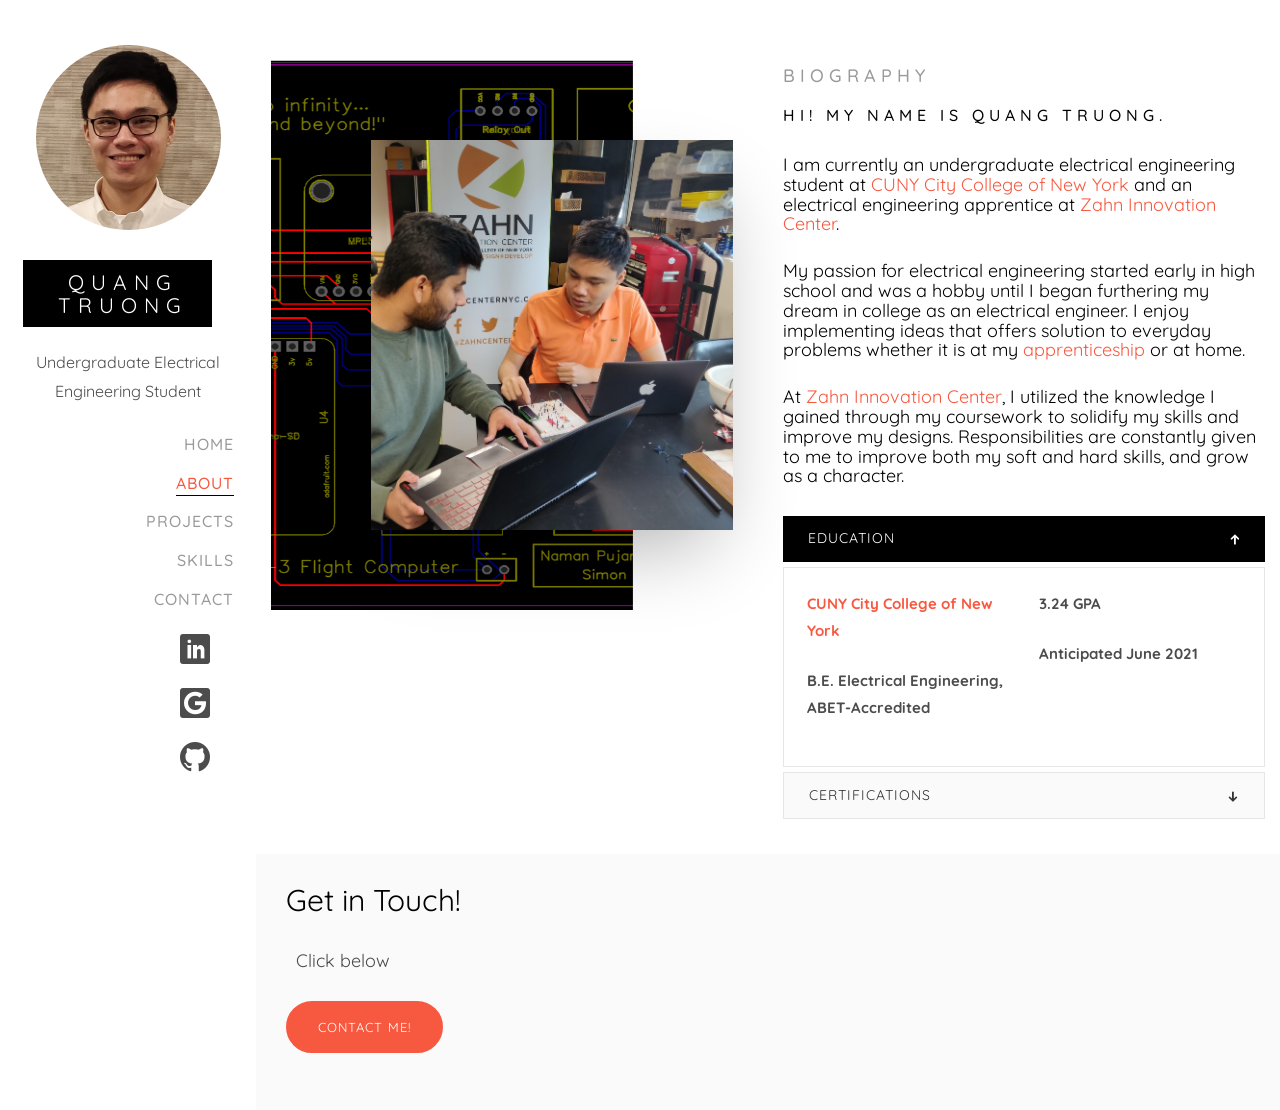
==== about.html @ ef24c69c "asd" ====
<!DOCTYPE HTML>
<html>
	<head>
	<meta charset="utf-8">
	<meta http-equiv="X-UA-Compatible" content="IE=edge">
	<title>Quang Truong</title>
	<meta name="viewport" content="width=device-width, initial-scale=1">
	<meta name="description" content="" />
	<meta name="keywords" content="" />
	<meta name="author" content="" />

  <!-- Facebook and Twitter integration -->
	<meta property="og:title" content=""/>
	<meta property="og:image" content=""/>
	<meta property="og:url" content=""/>
	<meta property="og:site_name" content=""/>
	<meta property="og:description" content=""/>
	<meta name="twitter:title" content="" />
	<meta name="twitter:image" content="" />
	<meta name="twitter:url" content="" />
	<meta name="twitter:card" content="" />

	<!-- Place favicon.ico and apple-touch-icon.png in the root directory -->
	<link rel="shortcut icon" href="/favicon/favicon.ico"">

	<link href="https://fonts.googleapis.com/css?family=Quicksand:300,400,500,700" rel="stylesheet">

	<!-- Animate.css -->
	<link rel="stylesheet" href="css/animate.css">
	<!-- Icomoon Icon Fonts-->
	<link rel="stylesheet" href="css/icomoon.css">
	<!-- Bootstrap  -->
	<link rel="stylesheet" href="css/bootstrap.css">
	<!-- Flexslider  -->
	<link rel="stylesheet" href="css/flexslider.css">
	<!-- Theme style  -->
	<link rel="stylesheet" href="css/style.css">

	<!-- Modernizr JS -->
	<script src="js/modernizr-2.6.2.min.js"></script>
	<!-- FOR IE9 below -->
	<!--[if lt IE 9]>
	<script src="js/respond.min.js"></script>
	<![endif]-->

	</head>
	<body>
	<div id="colorlib-page">
		<a href="#" class="js-colorlib-nav-toggle colorlib-nav-toggle"><i></i></a>
		<aside id="colorlib-aside" role="complementary" class="border js-fullheight">
			<div class="text-center">
				<div class="author-img" style="background-image: url(favicon/android-icon-192x192.png);"></div>
				<h1 id="colorlib-logo"><a href="https://lquang4321.github.io/">QUANG TRUONG</a></h1>
				<span class="position"><span>Undergraduate Electrical Engineering Student</span>
			</div>
			<nav id="colorlib-main-menu" role="navigation">
				<ul>
					<li><a href="index.html">Home</a></li>
					<li class="colorlib-active animate-box" data-animate-effect="fadeInLeft"><a href="about.html">About</a></li>
					<li><a href="projects.html">Projects</a></li>
					<li><a href="skills.html">Skills</a></li>
					<!-- <li><a href="blog.html">Blog</a></li> -->
					<li><a href="contact.html">Contact</a></li>
				</ul>
			</nav>

<!--Old social media layout
			<div class="colorlib-footer">
				<ul>
					<li><a href="https://www.linkedin.com/in/quang-truong/"><i class="icon-linkedin2"></i></a></li>
					<li><a href="mailto:quang.t@zahncenternyc.com"><i class="icon-google2"></i></a></li>
					<li><a href="https://github.com/lquang4321"><i class="icon-github"></i></a></li>
				</ul>
			</div>
-->

			<div class="colorlib-footer">
				<ul>
					<li><span><a href="https://www.linkedin.com/in/quang-truong/"><i class="icon-linkedin2"></i></a>
					    </span>
					    <span><a href="mailto:quang.t@zahncenternyc.com"><i class="icon-google2"></i></a>
					    </span>
					    <span><a href="https://github.com/lquang4321"><i class="icon-github"></i></a>
					    </span>
					</li>
				</ul>
			</div>

		</aside>

		<div id="colorlib-main">
			<div class="colorlib-about">
				<div class="container-fluid">
					<div class="row">
						<div class="col-md-6">
							<div class="about-img animate-box" data-animate-effect="fadeInLeft" style="background-image: url(images/Project_Messenger_PCB.png);">
								<div class="about-img-2 animate-box" data-animate-effect="fadeInRight" style="background-image: url(images/img_bg_2.jpg);"></div>
							</div>
						</div>
						<div class="col-md-6 animate-box" data-animate-effect="fadeInLeft">
							<div class="about-desc">
								<span class="heading-meta">Biography</span>
								<h3>Hi! My name is Quang Truong.</h3>
								<h4><p>I am currently an undergraduate electrical engineering student at <a href="https://www.ccny.cuny.edu/" target="_blank">CUNY City College of New York</a>
								and an electrical engineering apprentice at <a href="http://www.zahncenternyc.com/" target="_blank">Zahn Innovation Center</a>.</p>

								<p>My passion for electrical engineering started early in high school and was a hobby until I began furthering my dream in college as an electrical engineer.
								I enjoy implementing ideas that offers solution to everyday problems whether it is at my <a href="http://www.zahncenternyc.com/" target="_blank">apprenticeship</a> or at home.
								</p>

								<p>At <a href="http://www.zahncenternyc.com/" target="_blank">Zahn Innovation Center</a>, I utilized the knowledge I gained through my coursework to solidify my skills and improve
								my designs. Responsibilities are constantly given to me to improve both my soft and hard skills, and grow as a character.</p>
								</h4>
							</div>
							<div class="fancy-collapse-panel">
								<div class="panel-group" id="accordion" role="tablist" aria-multiselectable="true">
									<div class="panel panel-default">
									    <div class="panel-heading" role="tab" id="headingOne">
									        <h4 class="panel-title">
									            <a data-toggle="collapse" data-parent="#accordion" href="#collapseOne" aria-expanded="true" aria-controls="collapseOne">Education
									            </a>
									        </h4>
									    </div>
									    <div id="collapseOne" class="panel-collapse collapse in" role="tabpanel" aria-labelledby="headingOne">
									         <div class="panel-body">
									            <div class="row">
										      		<div class="col-md-6">

															<p><strong><a href="https://www.ccny.cuny.edu/" target="_blank">CUNY City College of New York</a></strong></p>
															<p><strong>B.E. Electrical Engineering, ABET-Accredited</strong></p>

										      		</div>
										      		<div class="col-md-6">

															<p><strong>3.24 GPA</strong></p>
															<p><strong>Anticipated June 2021</strong></p>

										      		</div>
										      	</div>
									         </div>
									    </div>
									</div>
									<div class="panel panel-default">
									    <div class="panel-heading" role="tab" id="headingTwo">
									        <h4 class="panel-title">
									            <a class="collapsed" data-toggle="collapse" data-parent="#accordion" href="#collapseThree" aria-expanded="false" aria-controls="collapseThree">Certifications
									            </a>
									        </h4>
									    </div>
									    <div id="collapseThree" class="panel-collapse collapse" role="tabpanel" aria-labelledby="headingTwo">
									        <div class="panel-body">
												<ul>

														<li><strong>Federal Aviation Administration (FAA) Airframe & Powerplant</strong></li>
														<li><strong>Six Sigma White Belt</strong></li>
														<li><strong>OSHA 10-Hour</strong></li>
														<li><strong>Arduino Certifications</strong></li>

												</ul>
									        </div>
									    </div>
									</div>
<!-- Unused
									<div class="panel panel-default">
									    <div class="panel-heading" role="tab" id="headingTwo">
									        <h4 class="panel-title">
									            <a class="collapsed" data-toggle="collapse" data-parent="#accordion" href="#collapseTwo" aria-expanded="false" aria-controls="collapseTwo">Uncategorized
									            </a>
									        </h4>
									    </div>
									    <div id="collapseTwo" class="panel-collapse collapse" role="tabpanel" aria-labelledby="headingTwo">
									        <div class="panel-body">
									            <p>To be filled</p>
												<p>To be filled</p>
													<ul>
														<li>To be filled</li>
														<li>To be filled</li>
													</ul>
									        </div>
									    </div>
									</div>
-->
								</div>
							</div>
						</div>
					</div>
				</div>
			</div>



			<div id="get-in-touch" class="colorlib-bg-color">
				<div class="colorlib-narrow-content">
					<div class="row">
						<div class="col-md-6 animate-box" data-animate-effect="fadeInLeft">
							<h2>Get in Touch!</h2>
						</div>
					</div>
					<div class="row">
						<div class="col-md-6 col-md-offset-3 col-md-pull-3 animate-box" data-animate-effect="fadeInLeft">
							<p class="colorlib-lead">‏‏‎ ‎‏‏‎ ‎Click below</p>
							<p><a href="contact.html" class="btn btn-primary btn-learn">Contact me!</a></p>
						</div>

					</div>
				</div>
			</div>
		</div>
	</div>

	<!-- jQuery -->
	<script src="js/jquery.min.js"></script>
	<!-- jQuery Easing -->
	<script src="js/jquery.easing.1.3.js"></script>
	<!-- Bootstrap -->
	<script src="js/bootstrap.min.js"></script>
	<!-- Waypoints -->
	<script src="js/jquery.waypoints.min.js"></script>
	<!-- Flexslider -->
	<script src="js/jquery.flexslider-min.js"></script>
	<!-- Sticky Kit -->
	<script src="js/sticky-kit.min.js"></script>


	<!-- MAIN JS -->
	<script src="js/main.js"></script>

	</body>
</html>
---- css/icomoon.css ----
@font-face {
  font-family: 'icomoon';
  src:  url('fonts/icomoon.eot?6py85u');
  src:  url('fonts/icomoon.eot?6py85u#iefix') format('embedded-opentype'),
    url('fonts/icomoon.ttf?6py85u') format('truetype'),
    url('fonts/icomoon.woff?6py85u') format('woff'),
    url('fonts/icomoon.svg?6py85u#icomoon') format('svg');
  font-weight: normal;
  font-style: normal;
}

[class^="icon-"], [class*=" icon-"] {
  /* use !important to prevent issues with browser extensions that change fonts */
  font-family: 'icomoon' !important;
  speak: none;
  font-style: normal;
  font-weight: normal;
  font-variant: normal;
  text-transform: none;
  line-height: 1;

  /* Better Font Rendering =========== */
  -webkit-font-smoothing: antialiased;
  -moz-osx-font-smoothing: grayscale;
}

.icon-times:before {
  content: "\e930";
}
.icon-tick:before {
  content: "\e931";
}
.icon-plus:before {
  content: "\e932";
}
.icon-minus:before {
  content: "\e933";
}
.icon-equals:before {
  content: "\e934";
}
.icon-divide:before {
  content: "\e935";
}
.icon-chevron-right:before {
  content: "\e936";
}
.icon-chevron-left:before {
  content: "\e937";
}
.icon-arrow-right-thick:before {
  content: "\e938";
}
.icon-arrow-left-thick:before {
  content: "\e939";
}
.icon-th-small:before {
  content: "\e93a";
}
.icon-th-menu:before {
  content: "\e93b";
}
.icon-th-list:before {
  content: "\e93c";
}
.icon-th-large:before {
  content: "\e93d";
}
.icon-home:before {
  content: "\e93e";
}
.icon-arrow-forward:before {
  content: "\e93f";
}
.icon-arrow-back:before {
  content: "\e940";
}
.icon-rss:before {
  content: "\e941";
}
.icon-location:before {
  content: "\e942";
}
.icon-link:before {
  content: "\e943";
}
.icon-image:before {
  content: "\e944";
}
.icon-arrow-up-thick:before {
  content: "\e945";
}
.icon-arrow-down-thick:before {
  content: "\e946";
}
.icon-starburst:before {
  content: "\e947";
}
.icon-starburst-outline:before {
  content: "\e948";
}
.icon-star3:before {
  content: "\e949";
}
.icon-flow-children:before {
  content: "\e94a";
}
.icon-export:before {
  content: "\e94b";
}
.icon-delete2:before {
  content: "\e94c";
}
.icon-delete-outline:before {
  content: "\e94d";
}
.icon-cloud-storage:before {
  content: "\e94e";
}
.icon-wi-fi:before {
  content: "\e94f";
}
.icon-heart:before {
  content: "\e950";
}
.icon-flash:before {
  content: "\e951";
}
.icon-cancel:before {
  content: "\e952";
}
.icon-backspace:before {
  content: "\e953";
}
.icon-attachment:before {
  content: "\e954";
}
.icon-arrow-move:before {
  content: "\e955";
}
.icon-warning:before {
  content: "\e956";
}
.icon-user:before {
  content: "\e957";
}
.icon-radar:before {
  content: "\e958";
}
.icon-lock-open:before {
  content: "\e959";
}
.icon-lock-closed:before {
  content: "\e95a";
}
.icon-location-arrow:before {
  content: "\e95b";
}
.icon-info:before {
  content: "\e95c";
}
.icon-user-delete:before {
  content: "\e95d";
}
.icon-user-add:before {
  content: "\e95e";
}
.icon-media-pause:before {
  content: "\e95f";
}
.icon-group:before {
  content: "\e960";
}
.icon-chart-pie:before {
  content: "\e961";
}
.icon-chart-line:before {
  content: "\e962";
}
.icon-chart-bar:before {
  content: "\e963";
}
.icon-chart-area:before {
  content: "\e964";
}
.icon-video:before {
  content: "\e965";
}
.icon-point-of-interest:before {
  content: "\e966";
}
.icon-infinity:before {
  content: "\e967";
}
.icon-globe:before {
  content: "\e968";
}
.icon-eye:before {
  content: "\e969";
}
.icon-cog:before {
  content: "\e96a";
}
.icon-camera:before {
  content: "\e96b";
}
.icon-upload:before {
  content: "\e96c";
}
.icon-scissors:before {
  content: "\e96d";
}
.icon-refresh:before {
  content: "\e96e";
}
.icon-pin:before {
  content: "\e96f";
}
.icon-key:before {
  content: "\e970";
}
.icon-info-large:before {
  content: "\e971";
}
.icon-eject:before {
  content: "\e972";
}
.icon-download:before {
  content: "\e973";
}
.icon-zoom:before {
  content: "\e974";
}
.icon-zoom-out:before {
  content: "\e975";
}
.icon-zoom-in:before {
  content: "\e976";
}
.icon-sort-numerically:before {
  content: "\e977";
}
.icon-sort-alphabetically:before {
  content: "\e978";
}
.icon-input-checked:before {
  content: "\e979";
}
.icon-calender:before {
  content: "\e97a";
}
.icon-world2:before {
  content: "\e97b";
}
.icon-notes:before {
  content: "\e97c";
}
.icon-code:before {
  content: "\e97d";
}
.icon-arrow-sync:before {
  content: "\e97e";
}
.icon-arrow-shuffle:before {
  content: "\e97f";
}
.icon-arrow-repeat:before {
  content: "\e980";
}
.icon-arrow-minimise:before {
  content: "\e981";
}
.icon-arrow-maximise:before {
  content: "\e982";
}
.icon-arrow-loop:before {
  content: "\e983";
}
.icon-anchor:before {
  content: "\e984";
}
.icon-spanner:before {
  content: "\e985";
}
.icon-puzzle:before {
  content: "\e986";
}
.icon-power:before {
  content: "\e987";
}
.icon-plane:before {
  content: "\e988";
}
.icon-pi:before {
  content: "\e989";
}
.icon-phone:before {
  content: "\e98a";
}
.icon-microphone2:before {
  content: "\e98b";
}
.icon-media-rewind:before {
  content: "\e98c";
}
.icon-flag:before {
  content: "\e98d";
}
.icon-adjust-brightness:before {
  content: "\e98e";
}
.icon-waves:before {
  content: "\e98f";
}
.icon-social-twitter:before {
  content: "\e990";
}
.icon-social-facebook:before {
  content: "\e991";
}
.icon-social-dribbble:before {
  content: "\e992";
}
.icon-media-stop:before {
  content: "\e993";
}
.icon-media-record:before {
  content: "\e994";
}
.icon-media-play:before {
  content: "\e995";
}
.icon-media-fast-forward:before {
  content: "\e996";
}
.icon-media-eject:before {
  content: "\e997";
}
.icon-social-vimeo:before {
  content: "\e998";
}
.icon-social-tumbler:before {
  content: "\e999";
}
.icon-social-skype:before {
  content: "\e99a";
}
.icon-social-pinterest:before {
  content: "\e99b";
}
.icon-social-linkedin:before {
  content: "\e99c";
}
.icon-social-last-fm:before {
  content: "\e99d";
}
.icon-social-github:before {
  content: "\e99e";
}
.icon-social-flickr:before {
  content: "\e99f";
}
.icon-at:before {
  content: "\e9a0";
}
.icon-times-outline:before {
  content: "\e9a1";
}
.icon-plus-outline:before {
  content: "\e9a2";
}
.icon-minus-outline:before {
  content: "\e9a3";
}
.icon-tick-outline:before {
  content: "\e9a4";
}
.icon-th-large-outline:before {
  content: "\e9a5";
}
.icon-equals-outline:before {
  content: "\e9a6";
}
.icon-divide-outline:before {
  content: "\e9a7";
}
.icon-chevron-right-outline:before {
  content: "\e9a8";
}
.icon-chevron-left-outline:before {
  content: "\e9a9";
}
.icon-arrow-right-outline:before {
  content: "\e9aa";
}
.icon-arrow-left-outline:before {
  content: "\e9ab";
}
.icon-th-small-outline:before {
  content: "\e9ac";
}
.icon-th-menu-outline:before {
  content: "\e9ad";
}
.icon-th-list-outline:before {
  content: "\e9ae";
}
.icon-news2:before {
  content: "\e9b1";
}
.icon-home-outline:before {
  content: "\e9b2";
}
.icon-arrow-up-outline:before {
  content: "\e9b3";
}
.icon-arrow-forward-outline:before {
  content: "\e9b4";
}
.icon-arrow-down-outline:before {
  content: "\e9b5";
}
.icon-arrow-back-outline:before {
  content: "\e9b6";
}
.icon-trash3:before {
  content: "\e9b7";
}
.icon-rss-outline:before {
  content: "\e9b8";
}
.icon-message:before {
  content: "\e9b9";
}
.icon-location-outline:before {
  content: "\e9ba";
}
.icon-link-outline:before {
  content: "\e9bb";
}
.icon-image-outline:before {
  content: "\e9bc";
}
.icon-export-outline:before {
  content: "\e9bd";
}
.icon-cross:before {
  content: "\e9be";
}
.icon-wi-fi-outline:before {
  content: "\e9bf";
}
.icon-star-outline:before {
  content: "\e9c0";
}
.icon-media-pause-outline:before {
  content: "\e9c1";
}
.icon-mail:before {
  content: "\e9c2";
}
.icon-heart-outline:before {
  content: "\e9c3";
}
.icon-flash-outline:before {
  content: "\e9c4";
}
.icon-cancel-outline:before {
  content: "\e9c5";
}
.icon-beaker:before {
  content: "\e9c6";
}
.icon-arrow-move-outline:before {
  content: "\e9c7";
}
.icon-watch2:before {
  content: "\e9c8";
}
.icon-warning-outline:before {
  content: "\e9c9";
}
.icon-time:before {
  content: "\e9ca";
}
.icon-radar-outline:before {
  content: "\e9cb";
}
.icon-lock-open-outline:before {
  content: "\e9cc";
}
.icon-location-arrow-outline:before {
  content: "\e9cd";
}
.icon-info-outline:before {
  content: "\e9ce";
}
.icon-backspace-outline:before {
  content: "\e9cf";
}
.icon-attachment-outline:before {
  content: "\e9d0";
}
.icon-user-outline:before {
  content: "\e9d1";
}
.icon-user-delete-outline:before {
  content: "\e9d2";
}
.icon-user-add-outline:before {
  content: "\e9d3";
}
.icon-lock-closed-outline:before {
  content: "\e9d4";
}
.icon-group-outline:before {
  content: "\e9d5";
}
.icon-chart-pie-outline:before {
  content: "\e9d6";
}
.icon-chart-line-outline:before {
  content: "\e9d7";
}
.icon-chart-bar-outline:before {
  content: "\e9d8";
}
.icon-chart-area-outline:before {
  content: "\e9d9";
}
.icon-video-outline:before {
  content: "\e9da";
}
.icon-point-of-interest-outline:before {
  content: "\e9db";
}
.icon-map:before {
  content: "\e9dc";
}
.icon-key-outline:before {
  content: "\e9dd";
}
.icon-infinity-outline:before {
  content: "\e9de";
}
.icon-globe-outline:before {
  content: "\e9df";
}
.icon-eye-outline:before {
  content: "\e9e0";
}
.icon-cog-outline:before {
  content: "\e9e1";
}
.icon-camera-outline:before {
  content: "\e9e2";
}
.icon-upload-outline:before {
  content: "\e9e3";
}
.icon-support:before {
  content: "\e9e4";
}
.icon-scissors-outline:before {
  content: "\e9e5";
}
.icon-refresh-outline:before {
  content: "\e9e6";
}
.icon-info-large-outline:before {
  content: "\e9e7";
}
.icon-eject-outline:before {
  content: "\e9e8";
}
.icon-download-outline:before {
  content: "\e9e9";
}
.icon-battery-mid:before {
  content: "\e9ea";
}
.icon-battery-low:before {
  content: "\e9eb";
}
.icon-battery-high:before {
  content: "\e9ec";
}
.icon-zoom-outline:before {
  content: "\e9ed";
}
.icon-zoom-out-outline:before {
  content: "\e9ee";
}
.icon-zoom-in-outline:before {
  content: "\e9ef";
}
.icon-tag3:before {
  content: "\e9f0";
}
.icon-tabs-outline:before {
  content: "\e9f1";
}
.icon-pin-outline:before {
  content: "\e9f2";
}
.icon-message-typing:before {
  content: "\e9f3";
}
.icon-directions:before {
  content: "\e9f4";
}
.icon-battery-full:before {
  content: "\e9f5";
}
.icon-battery-charge:before {
  content: "\e9f6";
}
.icon-pipette:before {
  content: "\e9f7";
}
.icon-pencil:before {
  content: "\e9f8";
}
.icon-folder:before {
  content: "\e9f9";
}
.icon-folder-delete:before {
  content: "\e9fa";
}
.icon-folder-add:before {
  content: "\e9fb";
}
.icon-edit:before {
  content: "\e9fc";
}
.icon-document:before {
  content: "\e9fd";
}
.icon-document-delete:before {
  content: "\e9fe";
}
.icon-document-add:before {
  content: "\e9ff";
}
.icon-brush:before {
  content: "\ea00";
}
.icon-thumbs-up:before {
  content: "\ea01";
}
.icon-thumbs-down:before {
  content: "\ea02";
}
.icon-pen:before {
  content: "\ea03";
}
.icon-sort-numerically-outline:before {
  content: "\ea04";
}
.icon-sort-alphabetically-outline:before {
  content: "\ea05";
}
.icon-social-last-fm-circular:before {
  content: "\ea06";
}
.icon-social-github-circular:before {
  content: "\ea07";
}
.icon-compass:before {
  content: "\ea08";
}
.icon-bookmark:before {
  content: "\ea09";
}
.icon-input-checked-outline:before {
  content: "\ea0a";
}
.icon-code-outline:before {
  content: "\ea0b";
}
.icon-calender-outline:before {
  content: "\ea0c";
}
.icon-business-card:before {
  content: "\ea0d";
}
.icon-arrow-up:before {
  content: "\ea0e";
}
.icon-arrow-sync-outline:before {
  content: "\ea0f";
}
.icon-arrow-right:before {
  content: "\ea10";
}
.icon-arrow-repeat-outline:before {
  content: "\ea11";
}
.icon-arrow-loop-outline:before {
  content: "\ea12";
}
.icon-arrow-left:before {
  content: "\ea13";
}
.icon-flow-switch:before {
  content: "\ea14";
}
.icon-flow-parallel:before {
  content: "\ea15";
}
.icon-flow-merge:before {
  content: "\ea16";
}
.icon-document-text:before {
  content: "\ea17";
}
.icon-clipboard:before {
  content: "\ea18";
}
.icon-calculator:before {
  content: "\ea19";
}
.icon-arrow-minimise-outline:before {
  content: "\ea1a";
}
.icon-arrow-maximise-outline:before {
  content: "\ea1b";
}
.icon-arrow-down:before {
  content: "\ea1c";
}
.icon-gift:before {
  content: "\ea1d";
}
.icon-film:before {
  content: "\ea1e";
}
.icon-database:before {
  content: "\ea1f";
}
.icon-bell:before {
  content: "\ea20";
}
.icon-anchor-outline:before {
  content: "\ea21";
}
.icon-adjust-contrast:before {
  content: "\ea22";
}
.icon-world-outline:before {
  content: "\ea23";
}
.icon-shopping-bag:before {
  content: "\ea24";
}
.icon-power-outline:before {
  content: "\ea25";
}
.icon-notes-outline:before {
  content: "\ea26";
}
.icon-device-tablet:before {
  content: "\ea27";
}
.icon-device-phone:before {
  content: "\ea28";
}
.icon-device-laptop:before {
  content: "\ea29";
}
.icon-device-desktop:before {
  content: "\ea2a";
}
.icon-briefcase:before {
  content: "\ea2b";
}
.icon-stopwatch:before {
  content: "\ea2c";
}
.icon-spanner-outline:before {
  content: "\ea2d";
}
.icon-puzzle-outline:before {
  content: "\ea2e";
}
.icon-printer:before {
  content: "\ea2f";
}
.icon-pi-outline:before {
  content: "\ea30";
}
.icon-lightbulb:before {
  content: "\ea31";
}
.icon-flag-outline:before {
  content: "\ea32";
}
.icon-contacts:before {
  content: "\ea33";
}
.icon-archive2:before {
  content: "\ea34";
}
.icon-weather-stormy:before {
  content: "\ea35";
}
.icon-weather-shower:before {
  content: "\ea36";
}
.icon-weather-partly-sunny:before {
  content: "\ea37";
}
.icon-weather-downpour:before {
  content: "\ea38";
}
.icon-weather-cloudy:before {
  content: "\ea39";
}
.icon-plane-outline:before {
  content: "\ea3a";
}
.icon-phone-outline:before {
  content: "\ea3b";
}
.icon-microphone-outline:before {
  content: "\ea3c";
}
.icon-weather-windy:before {
  content: "\ea3d";
}
.icon-weather-windy-cloudy:before {
  content: "\ea3e";
}
.icon-weather-sunny:before {
  content: "\ea3f";
}
.icon-weather-snow:before {
  content: "\ea40";
}
.icon-weather-night:before {
  content: "\ea41";
}
.icon-media-stop-outline:before {
  content: "\ea42";
}
.icon-media-rewind-outline:before {
  content: "\ea43";
}
.icon-media-record-outline:before {
  content: "\ea44";
}
.icon-media-play-outline:before {
  content: "\ea45";
}
.icon-media-fast-forward-outline:before {
  content: "\ea46";
}
.icon-media-eject-outline:before {
  content: "\ea47";
}
.icon-wine:before {
  content: "\ea48";
}
.icon-waves-outline:before {
  content: "\ea49";
}
.icon-ticket:before {
  content: "\ea4a";
}
.icon-tags:before {
  content: "\ea4b";
}
.icon-plug:before {
  content: "\ea4c";
}
.icon-headphones:before {
  content: "\ea4d";
}
.icon-credit-card:before {
  content: "\ea4e";
}
.icon-coffee:before {
  content: "\ea4f";
}
.icon-book:before {
  content: "\ea50";
}
.icon-beer:before {
  content: "\ea51";
}
.icon-volume2:before {
  content: "\ea52";
}
.icon-volume-up:before {
  content: "\ea53";
}
.icon-volume-mute:before {
  content: "\ea54";
}
.icon-volume-down:before {
  content: "\ea55";
}
.icon-social-vimeo-circular:before {
  content: "\ea56";
}
.icon-social-twitter-circular:before {
  content: "\ea57";
}
.icon-social-pinterest-circular:before {
  content: "\ea58";
}
.icon-social-linkedin-circular:before {
  content: "\ea59";
}
.icon-social-facebook-circular:before {
  content: "\ea5a";
}
.icon-social-dribbble-circular:before {
  content: "\ea5b";
}
.icon-tree:before {
  content: "\ea5c";
}
.icon-thermometer2:before {
  content: "\ea5d";
}
.icon-social-tumbler-circular:before {
  content: "\ea5e";
}
.icon-social-skype-outline:before {
  content: "\ea5f";
}
.icon-social-flickr-circular:before {
  content: "\ea60";
}
.icon-social-at-circular:before {
  content: "\ea61";
}
.icon-shopping-cart:before {
  content: "\ea62";
}
.icon-messages:before {
  content: "\ea63";
}
.icon-leaf:before {
  content: "\ea64";
}
.icon-feather:before {
  content: "\ea65";
}
.icon-eye2:before {
  content: "\e064";
}
.icon-paper-clip:before {
  content: "\e065";
}
.icon-mail5:before {
  content: "\e066";
}
.icon-toggle:before {
  content: "\e067";
}
.icon-layout:before {
  content: "\e068";
}
.icon-link2:before {
  content: "\e069";
}
.icon-bell2:before {
  content: "\e06a";
}
.icon-lock3:before {
  content: "\e06b";
}
.icon-unlock:before {
  content: "\e06c";
}
.icon-ribbon2:before {
  content: "\e06d";
}
.icon-image2:before {
  content: "\e06e";
}
.icon-signal:before {
  content: "\e06f";
}
.icon-target3:before {
  content: "\e070";
}
.icon-clipboard3:before {
  content: "\e071";
}
.icon-clock3:before {
  content: "\e072";
}
.icon-watch:before {
  content: "\e073";
}
.icon-air-play:before {
  content: "\e074";
}
.icon-camera3:before {
  content: "\e075";
}
.icon-video2:before {
  content: "\e076";
}
.icon-disc:before {
  content: "\e077";
}
.icon-printer3:before {
  content: "\e078";
}
.icon-monitor:before {
  content: "\e079";
}
.icon-server:before {
  content: "\e07a";
}
.icon-cog2:before {
  content: "\e07b";
}
.icon-heart3:before {
  content: "\e07c";
}
.icon-paragraph:before {
  content: "\e07d";
}
.icon-align-justify:before {
  content: "\e07e";
}
.icon-align-left:before {
  content: "\e07f";
}
.icon-align-center:before {
  content: "\e080";
}
.icon-align-right:before {
  content: "\e081";
}
.icon-book2:before {
  content: "\e082";
}
.icon-layers2:before {
  content: "\e083";
}
.icon-stack2:before {
  content: "\e084";
}
.icon-stack-2:before {
  content: "\e085";
}
.icon-paper:before {
  content: "\e086";
}
.icon-paper-stack:before {
  content: "\e087";
}
.icon-search3:before {
  content: "\e088";
}
.icon-zoom-in2:before {
  content: "\e089";
}
.icon-zoom-out2:before {
  content: "\e08a";
}
.icon-reply2:before {
  content: "\e08b";
}
.icon-circle-plus:before {
  content: "\e08c";
}
.icon-circle-minus:before {
  content: "\e08d";
}
.icon-circle-check:before {
  content: "\e08e";
}
.icon-circle-cross:before {
  content: "\e08f";
}
.icon-square-plus:before {
  content: "\e090";
}
.icon-square-minus:before {
  content: "\e091";
}
.icon-square-check:before {
  content: "\e092";
}
.icon-square-cross:before {
  content: "\e093";
}
.icon-microphone:before {
  content: "\e094";
}
.icon-record:before {
  content: "\e095";
}
.icon-skip-back:before {
  content: "\e096";
}
.icon-rewind:before {
  content: "\e097";
}
.icon-play4:before {
  content: "\e098";
}
.icon-pause3:before {
  content: "\e099";
}
.icon-stop3:before {
  content: "\e09a";
}
.icon-fast-forward:before {
  content: "\e09b";
}
.icon-skip-forward:before {
  content: "\e09c";
}
.icon-shuffle2:before {
  content: "\e09d";
}
.icon-repeat:before {
  content: "\e09e";
}
.icon-folder2:before {
  content: "\e09f";
}
.icon-umbrella:before {
  content: "\e0a0";
}
.icon-moon:before {
  content: "\e0a1";
}
.icon-thermometer:before {
  content: "\e0a2";
}
.icon-drop:before {
  content: "\e0a3";
}
.icon-sun2:before {
  content: "\e0a4";
}
.icon-cloud3:before {
  content: "\e0a5";
}
.icon-cloud-upload2:before {
  content: "\e0a6";
}
.icon-cloud-download2:before {
  content: "\e0a7";
}
.icon-upload4:before {
  content: "\e0a8";
}
.icon-download4:before {
  content: "\e0a9";
}
.icon-location3:before {
  content: "\e0aa";
}
.icon-location-2:before {
  content: "\e0ab";
}
.icon-map3:before {
  content: "\e0ac";
}
.icon-battery:before {
  content: "\e0ad";
}
.icon-head:before {
  content: "\e0ae";
}
.icon-briefcase3:before {
  content: "\e0af";
}
.icon-speech-bubble:before {
  content: "\e0b0";
}
.icon-anchor2:before {
  content: "\e0b1";
}
.icon-globe2:before {
  content: "\e0b2";
}
.icon-box:before {
  content: "\e0b3";
}
.icon-reload:before {
  content: "\e0b4";
}
.icon-share3:before {
  content: "\e0b5";
}
.icon-marquee:before {
  content: "\e0b6";
}
.icon-marquee-plus:before {
  content: "\e0b7";
}
.icon-marquee-minus:before {
  content: "\e0b8";
}
.icon-tag:before {
  content: "\e0b9";
}
.icon-power2:before {
  content: "\e0ba";
}
.icon-command2:before {
  content: "\e0bb";
}
.icon-alt:before {
  content: "\e0bc";
}
.icon-esc:before {
  content: "\e0bd";
}
.icon-bar-graph:before {
  content: "\e0be";
}
.icon-bar-graph-2:before {
  content: "\e0bf";
}
.icon-pie-graph:before {
  content: "\e0c0";
}
.icon-star:before {
  content: "\e0c1";
}
.icon-arrow-left3:before {
  content: "\e0c2";
}
.icon-arrow-right3:before {
  content: "\e0c3";
}
.icon-arrow-up3:before {
  content: "\e0c4";
}
.icon-arrow-down3:before {
  content: "\e0c5";
}
.icon-volume:before {
  content: "\e0c6";
}
.icon-mute:before {
  content: "\e0c7";
}
.icon-content-right:before {
  content: "\e100";
}
.icon-content-left:before {
  content: "\e101";
}
.icon-grid2:before {
  content: "\e102";
}
.icon-grid-2:before {
  content: "\e103";
}
.icon-columns:before {
  content: "\e104";
}
.icon-loader:before {
  content: "\e105";
}
.icon-bag:before {
  content: "\e106";
}
.icon-ban:before {
  content: "\e107";
}
.icon-flag3:before {
  content: "\e108";
}
.icon-trash:before {
  content: "\e109";
}
.icon-expand2:before {
  content: "\e110";
}
.icon-contract:before {
  content: "\e111";
}
.icon-maximize:before {
  content: "\e112";
}
.icon-minimize:before {
  content: "\e113";
}
.icon-plus2:before {
  content: "\e114";
}
.icon-minus2:before {
  content: "\e115";
}
.icon-check:before {
  content: "\e116";
}
.icon-cross2:before {
  content: "\e117";
}
.icon-move:before {
  content: "\e118";
}
.icon-delete:before {
  content: "\e119";
}
.icon-menu5:before {
  content: "\e120";
}
.icon-archive:before {
  content: "\e121";
}
.icon-inbox:before {
  content: "\e122";
}
.icon-outbox:before {
  content: "\e123";
}
.icon-file:before {
  content: "\e124";
}
.icon-file-add:before {
  content: "\e125";
}
.icon-file-subtract:before {
  content: "\e126";
}
.icon-help:before {
  content: "\e127";
}
.icon-open:before {
  content: "\e128";
}
.icon-ellipsis:before {
  content: "\e129";
}
.icon-heart4:before {
  content: "\e900";
}
.icon-cloud4:before {
  content: "\e901";
}
.icon-star2:before {
  content: "\e902";
}
.icon-tv2:before {
  content: "\e903";
}
.icon-sound:before {
  content: "\e904";
}
.icon-video3:before {
  content: "\e905";
}
.icon-trash2:before {
  content: "\e906";
}
.icon-user2:before {
  content: "\e907";
}
.icon-key3:before {
  content: "\e908";
}
.icon-search4:before {
  content: "\e909";
}
.icon-settings:before {
  content: "\e90a";
}
.icon-camera4:before {
  content: "\e90b";
}
.icon-tag2:before {
  content: "\e90c";
}
.icon-lock4:before {
  content: "\e90d";
}
.icon-bulb:before {
  content: "\e90e";
}
.icon-pen2:before {
  content: "\e90f";
}
.icon-diamond:before {
  content: "\e910";
}
.icon-display2:before {
  content: "\e911";
}
.icon-location4:before {
  content: "\e912";
}
.icon-eye3:before {
  content: "\e913";
}
.icon-bubble3:before {
  content: "\e914";
}
.icon-stack3:before {
  content: "\e915";
}
.icon-cup:before {
  content: "\e916";
}
.icon-phone3:before {
  content: "\e917";
}
.icon-news:before {
  content: "\e918";
}
.icon-mail6:before {
  content: "\e919";
}
.icon-like:before {
  content: "\e91a";
}
.icon-photo:before {
  content: "\e91b";
}
.icon-note:before {
  content: "\e91c";
}
.icon-clock4:before {
  content: "\e91d";
}
.icon-paperplane:before {
  content: "\e91e";
}
.icon-params:before {
  content: "\e91f";
}
.icon-banknote:before {
  content: "\e920";
}
.icon-data:before {
  content: "\e921";
}
.icon-music2:before {
  content: "\e922";
}
.icon-megaphone2:before {
  content: "\e923";
}
.icon-study:before {
  content: "\e924";
}
.icon-lab2:before {
  content: "\e925";
}
.icon-food:before {
  content: "\e926";
}
.icon-t-shirt:before {
  content: "\e927";
}
.icon-fire2:before {
  content: "\e928";
}
.icon-clip:before {
  content: "\e929";
}
.icon-shop:before {
  content: "\e92a";
}
.icon-calendar3:before {
  content: "\e92b";
}
.icon-wallet2:before {
  content: "\e92c";
}
.icon-vynil:before {
  content: "\e92d";
}
.icon-truck2:before {
  content: "\e92e";
}
.icon-world:before {
  content: "\e92f";
}
.icon-spinner6:before {
  content: "\e9af";
}
.icon-spinner7:before {
  content: "\e9b0";
}
.icon-amazon:before {
  content: "\eab7";
}
.icon-google:before {
  content: "\eab8";
}
.icon-google2:before {
  content: "\eab9";
}
.icon-google3:before {
  content: "\eaba";
}
.icon-google-plus:before {
  content: "\eabb";
}
.icon-google-plus2:before {
  content: "\eabc";
}
.icon-google-plus3:before {
  content: "\eabd";
}
.icon-hangouts:before {
  content: "\eabe";
}
.icon-google-drive:before {
  content: "\eabf";
}
.icon-facebook2:before {
  content: "\eac0";
}
.icon-facebook22:before {
  content: "\eac1";
}
.icon-instagram:before {
  content: "\eac2";
}
.icon-whatsapp:before {
  content: "\eac3";
}
.icon-spotify:before {
  content: "\eac4";
}
.icon-telegram:before {
  content: "\eac5";
}
.icon-twitter2:before {
  content: "\eac6";
}
.icon-vine:before {
  content: "\eac7";
}
.icon-vk:before {
  content: "\eac8";
}
.icon-renren:before {
  content: "\eac9";
}
.icon-sina-weibo:before {
  content: "\eaca";
}
.icon-rss2:before {
  content: "\eacb";
}
.icon-rss22:before {
  content: "\eacc";
}
.icon-youtube:before {
  content: "\eacd";
}
.icon-youtube2:before {
  content: "\eace";
}
.icon-twitch:before {
  content: "\eacf";
}
.icon-vimeo:before {
  content: "\ead0";
}
.icon-vimeo2:before {
  content: "\ead1";
}
.icon-lanyrd:before {
  content: "\ead2";
}
.icon-flickr:before {
  content: "\ead3";
}
.icon-flickr2:before {
  content: "\ead4";
}
.icon-flickr3:before {
  content: "\ead5";
}
.icon-flickr4:before {
  content: "\ead6";
}
.icon-dribbble2:before {
  content: "\ead7";
}
.icon-behance:before {
  content: "\ead8";
}
.icon-behance2:before {
  content: "\ead9";
}
.icon-deviantart:before {
  content: "\eada";
}
.icon-500px:before {
  content: "\eadb";
}
.icon-steam:before {
  content: "\eadc";
}
.icon-steam2:before {
  content: "\eadd";
}
.icon-dropbox:before {
  content: "\eade";
}
.icon-onedrive:before {
  content: "\eadf";
}
.icon-github:before {
  content: "\eae0";
}
.icon-npm:before {
  content: "\eae1";
}
.icon-basecamp:before {
  content: "\eae2";
}
.icon-trello:before {
  content: "\eae3";
}
.icon-wordpress:before {
  content: "\eae4";
}
.icon-joomla:before {
  content: "\eae5";
}
.icon-ello:before {
  content: "\eae6";
}
.icon-blogger:before {
  content: "\eae7";
}
.icon-blogger2:before {
  content: "\eae8";
}
.icon-tumblr2:before {
  content: "\eae9";
}
.icon-tumblr22:before {
  content: "\eaea";
}
.icon-yahoo:before {
  content: "\eaeb";
}
.icon-yahoo2:before {
  content: "\eaec";
}
.icon-tux:before {
  content: "\eaed";
}
.icon-appleinc:before {
  content: "\eaee";
}
.icon-finder:before {
  content: "\eaef";
}
.icon-android:before {
  content: "\eaf0";
}
.icon-windows:before {
  content: "\eaf1";
}
.icon-windows8:before {
  content: "\eaf2";
}
.icon-soundcloud:before {
  content: "\eaf3";
}
.icon-soundcloud2:before {
  content: "\eaf4";
}
.icon-skype:before {
  content: "\eaf5";
}
.icon-reddit:before {
  content: "\eaf6";
}
.icon-hackernews:before {
  content: "\eaf7";
}
.icon-wikipedia:before {
  content: "\eaf8";
}
.icon-linkedin2:before {
  content: "\eaf9";
}
.icon-linkedin22:before {
  content: "\eafa";
}
.icon-lastfm:before {
  content: "\eafb";
}
.icon-lastfm2:before {
  content: "\eafc";
}
.icon-delicious:before {
  content: "\eafd";
}
.icon-stumbleupon:before {
  content: "\eafe";
}
.icon-stumbleupon2:before {
  content: "\eaff";
}
.icon-stackoverflow:before {
  content: "\eb00";
}
.icon-pinterest:before {
  content: "\eb01";
}
.icon-pinterest2:before {
  content: "\eb02";
}
.icon-xing:before {
  content: "\eb03";
}
.icon-xing2:before {
  content: "\eb04";
}
.icon-flattr:before {
  content: "\eb05";
}
.icon-foursquare:before {
  content: "\eb06";
}
.icon-yelp:before {
  content: "\eb07";
}
.icon-paypal:before {
  content: "\eb08";
}
.icon-chrome:before {
  content: "\eb09";
}
.icon-firefox:before {
  content: "\eb0a";
}
.icon-IE:before {
  content: "\eb0b";
}
.icon-edge:before {
  content: "\eb0c";
}
.icon-safari:before {
  content: "\eb0d";
}
.icon-opera:before {
  content: "\eb0e";
}
.icon-file-pdf:before {
  content: "\eb0f";
}
.icon-file-openoffice:before {
  content: "\eb10";
}
.icon-file-word:before {
  content: "\eb11";
}
.icon-file-excel:before {
  content: "\eb12";
}
.icon-libreoffice:before {
  content: "\eb13";
}
.icon-html-five:before {
  content: "\eb14";
}
.icon-html-five2:before {
  content: "\eb15";
}
.icon-css3:before {
  content: "\eb16";
}
.icon-git:before {
  content: "\eb17";
}
.icon-codepen:before {
  content: "\eb18";
}
.icon-svg:before {
  content: "\eb19";
}
.icon-IcoMoon:before {
  content: "\eb1a";
}
---- css/style.css ----
@font-face {
  font-family: 'icomoon';
  src: url("../fonts/icomoon/icomoon.eot?srf3rx");
  src: url("../fonts/icomoon/icomoon.eot?srf3rx#iefix") format("embedded-opentype"), url("../fonts/icomoon/icomoon.ttf?srf3rx") format("truetype"), url("../fonts/icomoon/icomoon.woff?srf3rx") format("woff"), url("../fonts/icomoon/icomoon.svg?srf3rx#icomoon") format("svg");
  font-weight: normal;
  font-style: normal; }

/* =======================================================
*
* 	Template Style
*	Edit this section
*
* ======================================================= */
body {
  font-family: "Quicksand", Arial, sans-serif;
  font-weight: 400;
  font-size: 15px;
  line-height: 1.8;
  color: rgba(0, 0, 0, 0.7); }
  @media screen and (max-width: 992px) {
    body {
      font-size: 16px; } }

a {
  color: #F75940;
  -webkit-transition: 0.5s;
  -o-transition: 0.5s;
  transition: 0.5s; }
  a:hover, a:active, a:focus {
    color: #F75940;
    outline: none;
    text-decoration: none !important; }

p {
  margin-bottom: 1.5em; }

h1, h2, h3, h4, h5, h6 {
  color: #000;
  font-family: "Quicksand", Arial, sans-serif;
  font-weight: 400;
  margin: 0 0 30px 0; }

figure {
  margin-bottom: 2.5em;
  float: left;
  width: 100%; }
  figure figcaption {
    font-size: 16px;
    width: 80%;
    margin: 20px auto 0px auto;
    color: #b3b3b3;
    font-style: italic;
    font-family: "Quicksand", Arial, sans-serif; }
    @media screen and (max-width: 480px) {
      figure figcaption {
        width: 100%; } }

::-webkit-selection {
  color: #fff;
  background: #F75940; }

::-moz-selection {
  color: #fff;
  background: #F75940; }

::selection {
  color: #fff;
  background: #F75940; }

#colorlib-page {
  width: 100%;
  overflow: hidden;
  position: relative; }

#colorlib-aside {
  padding-top: 3em;
  padding-bottom: 40px;
  padding-left: 1.5em;
  padding-right: 1.5em;
  width: 20%;
  position: fixed;
  bottom: 0;
  top: 0;
  left: 0;
  overflow-y: scroll;
  z-index: 1001;
  background: #fff;
  -webkit-transition: 0.5s;
  -o-transition: 0.5s;
  transition: 0.5s; }
  @media screen and (max-width: 1200px) {
    #colorlib-aside {
      width: 30%; } }
  @media screen and (max-width: 768px) {
    #colorlib-aside {
      width: 270px;
      -moz-transform: translateX(-270px);
      -webkit-transform: translateX(-270px);
      -ms-transform: translateX(-270px);
      -o-transform: translateX(-270px);
      transform: translateX(-270px);
      padding-top: 4em; } }

	/* This section is taken from https://github.com/chuacon/chuacon.github.io 	*/

  #colorlib-aside .author-img {
    width: 185px;
    height: 185px;
    margin: auto auto;
    margin-bottom: 30px;
    -webkit-border-radius: 50%;
    -moz-border-radius: 50%;
    -ms-border-radius: 50%;
    border-radius: 50%; }
  #colorlib-aside .position {
    display: block;
    margin-bottom: 1.5em;
    font-size: 16px;
	}
	/* This section is taken from https://github.com/chuacon/chuacon.github.io 	*/

  #colorlib-aside #colorlib-logo {
    text-align: center;
    font-weight: 400;
    font-size: 21px;
    text-transform: uppercase;
    margin-bottom: 1em;
    display: block;
    width: 90%; }
    @media screen and (max-width: 768px) {
      #colorlib-aside #colorlib-logo {
        margin-bottom: 1em; } }
    #colorlib-aside #colorlib-logo a {
      display: inline-block;
      text-align: center;
      background: #000;
      padding: .5em .8em;
      color: #fff;
      letter-spacing: 7px;
      padding-right: .3em; }
      #colorlib-aside #colorlib-logo a span {
        display: block;
        margin-bottom: 5px;
        text-align: center; }
  #colorlib-aside #colorlib-main-menu ul {
    text-align: right;
    margin: 0;
    padding: 0; }
    @media screen and (max-width: 768px) {
      #colorlib-aside #colorlib-main-menu ul {
        margin: 0 0 2em 0; } }
    #colorlib-aside #colorlib-main-menu ul li {
      margin: 0 0 10px 0;
      padding: 0;
      list-style: none;
      font-size: 16px;
      font-weight: 500;
      text-transform: uppercase;
      letter-spacing: 1px; }
      #colorlib-aside #colorlib-main-menu ul li a {
        color: rgba(0, 0, 0, 0.4);
        text-decoration: none;
        position: relative;
        padding: 10px 0;
        font-family: "Quicksand", Arial, sans-serif;
        -webkit-transition: 0.3s;
        -o-transition: 0.3s;
        transition: 0.3s; }
        #colorlib-aside #colorlib-main-menu ul li a:after {
          content: "";
          position: absolute;
          height: 1px;
          bottom: 7px;
          left: 0;
          right: 0;
          background-color: #000;
          visibility: hidden;
          -webkit-transform: scaleX(0);
          -moz-transform: scaleX(0);
          -ms-transform: scaleX(0);
          -o-transform: scaleX(0);
          transform: scaleX(0);
          -webkit-transition: all 0.3s cubic-bezier(0.175, 0.885, 0.32, 1.275);
          -moz-transition: all 0.3s cubic-bezier(0.175, 0.885, 0.32, 1.275);
          -ms-transition: all 0.3s cubic-bezier(0.175, 0.885, 0.32, 1.275);
          -o-transition: all 0.3s cubic-bezier(0.175, 0.885, 0.32, 1.275);
          transition: all 0.3s cubic-bezier(0.175, 0.885, 0.32, 1.275); }
        #colorlib-aside #colorlib-main-menu ul li a:hover {
          text-decoration: none;
          color: black; }
          #colorlib-aside #colorlib-main-menu ul li a:hover:after {
            visibility: visible;
            -webkit-transform: scaleX(1);
            -moz-transform: scaleX(1);
            -ms-transform: scaleX(1);
            -o-transform: scaleX(1);
            transform: scaleX(1); }
      #colorlib-aside #colorlib-main-menu ul li.colorlib-active a {
        color: #F75940; }
        #colorlib-aside #colorlib-main-menu ul li.colorlib-active a:after {
          visibility: visible;
          -webkit-transform: scaleX(1);
          -moz-transform: scaleX(1);
          -ms-transform: scaleX(1);
          -o-transform: scaleX(1);
          transform: scaleX(1); }
  #colorlib-aside .colorlib-footer {
    position: bottom;
    bottom: 0.5em;
    right: 0.5em;
    left: 0.5em;
    font-size: 30px;
    text-align: right;
    font-weight: 400;
    color: rgba(0, 0, 0, 0.6);
    padding: 0 20px; }
    @media screen and (max-width: 768px) {
      #colorlib-aside .colorlib-footer {
        position: relative;
        bottom: 0; } }
    #colorlib-aside .colorlib-footer span {
      display: block; }
    #colorlib-aside .colorlib-footer ul {
      padding: 0;
      margin: 0; }
      #colorlib-aside .colorlib-footer ul li {
        padding: 0;
        margin: 0;
        display: inline;
        list-style: none; }
        #colorlib-aside .colorlib-footer ul li a {
          color: rgba(0, 0, 0, 0.7);
          padding: 4px; }
          #colorlib-aside .colorlib-footer ul li a:hover, #colorlib-aside .colorlib-footer ul li a:active, #colorlib-aside .colorlib-footer ul li a:focus {
            text-decoration: none;
            outline: none;
            color: #F75940; }

#colorlib-main {
  width: 80%;
  float: right;
  -webkit-transition: 0.5s;
  -o-transition: 0.5s;
  transition: 0.5s; }
  @media screen and (max-width: 1200px) {
    #colorlib-main {
      width: 70%;}}
  @media screen and (max-width: 768px) {
    #colorlib-main {
      width: 100%; } }

#colorlib-hero {
  min-height: 500px;
  background: #fff url(../images/loader.gif) no-repeat center center;
  width: 100%;
  float: left;
  margin-bottom: 0;
  clear: both; }
  #colorlib-hero .btn {
    font-size: 24px; }
    #colorlib-hero .btn.btn-primary {
      padding: 14px 30px !important; }
  #colorlib-hero .flexslider {
    border: none;
    z-index: 1;
    margin-bottom: 0; }
    #colorlib-hero .flexslider .slides {
      position: relative;
      overflow: hidden; }
      #colorlib-hero .flexslider .slides li {
        background-repeat: no-repeat;
        background-size: cover;
        background-position: center center;
        min-height: 400px;
        position: relative; }
    #colorlib-hero .flexslider .flex-control-nav {
      bottom: 20px;
      z-index: 1000;
      right: 20px;
      float: right;
      width: auto; }
      #colorlib-hero .flexslider .flex-control-nav li {
        display: block;
        margin-bottom: 10px; }
        #colorlib-hero .flexslider .flex-control-nav li a {
          background: rgba(255, 255, 255, 0.4);
          -webkit-box-shadow: none;
          box-shadow: none;
          width: 24px;
          height: 24px;
          cursor: pointer; }
          #colorlib-hero .flexslider .flex-control-nav li a.flex-active {
            cursor: pointer;
            background: transparent;
            border: 2px solid #F75940; }
    #colorlib-hero .flexslider .flex-direction-nav {
      display: none; }
    #colorlib-hero .flexslider .slider-text {
      display: table;
      opacity: 0;
      min-height: 500px;
      z-index: 9; }
      #colorlib-hero .flexslider .slider-text > .slider-text-inner {
        display: table-cell;
        vertical-align: middle;
        min-height: 700px;
        padding: 2em;
        position: relative; }
        #colorlib-hero .flexslider .slider-text > .slider-text-inner .desc {
          position: absolute;
          bottom: 15px;
          left: 0;
          padding: 30px;
          background: rgba(255, 255, 255, 0.75); }
        @media screen and (max-width: 768px) {
          #colorlib-hero .flexslider .slider-text > .slider-text-inner {
            text-align: center; } }
        #colorlib-hero .flexslider .slider-text > .slider-text-inner h1, #colorlib-hero .flexslider .slider-text > .slider-text-inner h2 {
          margin: 0;
          padding: 0;
          color: black;
          font-family: "Quicksand", Arial, sans-serif; }
        #colorlib-hero .flexslider .slider-text > .slider-text-inner h1 {
          margin-bottom: 20px;
          font-size: 44px;
          line-height: 1.3;
          font-weight: 300; }
          @media screen and (max-width: 768px) {
            #colorlib-hero .flexslider .slider-text > .slider-text-inner h1 {
              font-size: 28px; } }
        #colorlib-hero .flexslider .slider-text > .slider-text-inner h2 {
          font-size: 18px;
          line-height: 1.5;
          margin-bottom: 30px;
          font-weight: 300;
          font-family: "Quicksand", Arial, sans-serif; }
          #colorlib-hero .flexslider .slider-text > .slider-text-inner h2 a {
            color: rgba(247, 89, 64, 0.8);
            border-bottom: 1px solid rgba(247, 89, 64, 0.7); }
        #colorlib-hero .flexslider .slider-text > .slider-text-inner .heading-section {
          font-size: 50px; }
          @media screen and (max-width: 768px) {
            #colorlib-hero .flexslider .slider-text > .slider-text-inner .heading-section {
              font-size: 30px; } }
        #colorlib-hero .flexslider .slider-text > .slider-text-inner s
.colorlib-lead {
          font-size: 20px;
          color: #fff; }
        #colorlib-hero .flexslider .slider-text > .slider-text-inner p {
          margin-bottom: 0; }
        #colorlib-hero .flexslider .slider-text > .slider-text-inner .btn {
          font-size: 12px;
          text-transform: uppercase;
          letter-spacing: 2px;
          color: #000;
          padding: 10px 15px !important;
          border: none;
          font-weight: 400; }
          #colorlib-hero .flexslider .slider-text > .slider-text-inner .btn.btn-learn {
            background: transparent;
            color: #000;
            border: 1px solid #000; }
            #colorlib-hero .flexslider .slider-text > .slider-text-inner .btn.btn-learn:hover {
              background: transparent !important;
              border: 1px solid #000 !important; }
          @media screen and (max-width: 768px) {
            #colorlib-hero .flexslider .slider-text > .slider-text-inner .btn {
              width: 100%; } }

body.offcanvas {
  overflow-x: hidden; }
  body.offcanvas #colorlib-aside {
    -moz-transform: translateX(0);
    -webkit-transform: translateX(0);
    -ms-transform: translateX(0);
    -o-transform: translateX(0);
    transform: translateX(0);
    width: 270px;
    background: #fff;
    z-index: 999;
    position: fixed; }
  body.offcanvas #colorlib-main, body.offcanvas .colorlib-nav-toggle {
    top: 0;
    -moz-transform: translateX(270px);
    -webkit-transform: translateX(270px);
    -ms-transform: translateX(270px);
    -o-transform: translateX(270px);
    transform: translateX(270px); }

.colorlib-blog,
.colorlib-work,
.colorlib-about,
.colorlib-services,
.colorlib-contact {
  padding-top: 4em;
  padding-bottom: 1em;
  clear: both;
  width: 100%;
  display: block; }
  @media screen and (max-width: 768px) {
    .colorlib-blog,
    .colorlib-work,
    .colorlib-about,
    .colorlib-services,
    .colorlib-contact {
      padding-top: 5em;
      padding-bottom: 8em; } }

.about-img,
.about-img-2 {
  background-size: cover;
  background-position: center center;
  background-repeat: no-repeat;
  position: relative; }

.colorlib-heading {
  font-size: 18px;
  margin-bottom: 4em;
  font-weight: 500;
  text-transform: uppercase;
  letter-spacing: 5px;
  line-height: 1.8; }
  .colorlib-heading span {
    display: block; }
  @media screen and (max-width: 768px) {
    .colorlib-heading {
      margin-bottom: 1em; } }

.heading-meta {
  margin-bottom: 15px;
  display: block;
  font-size: 18px;
  text-transform: uppercase;
  color: #999999;
  font-weight: 500;
  letter-spacing: 5px; }

.about-img {
  width: 75%;
  height: 550px; }
  .about-img .about-img-2 {
    width: 100% !important;
    height: 390px;
    position: absolute;
    top: 80px;
    right: -100px;
    width: 80%;
    -webkit-box-shadow: 0px 35px 78px -23px rgba(0, 0, 0, 0.33);
    -moz-box-shadow: 0px 35px 78px -23px rgba(0, 0, 0, 0.33);
    box-shadow: 0px 35px 78px -23px rgba(0, 0, 0, 0.33); }

.about-desc h3 {
  font-size: 16px;
  text-transform: uppercase;
  letter-spacing: 5px;
  font-weight: 500; }

.fancy-collapse-panel .panel-default > .panel-heading {
  padding: 0; }

.panel-heading a {
  padding: 15px 25px;
  display: block;
  width: 100%;
  font-weight: 400;
  font-size: 14px;
  letter-spacing: 1px;
  text-transform: uppercase;
  background-color: #000;
  color: #fff;
  position: relative;
  -webkit-box-shadow: none !important;
  -moz-box-shadow: none !important;
  -ms-box-shadow: none !important;
  -o-box-shadow: none !important;
  box-shadow: none !important; }

.panel {
  -webkit-box-shadow: none !important;
  -moz-box-shadow: none !important;
  -ms-box-shadow: none !important;
  -o-box-shadow: none !important;
  box-shadow: none !important;
  border: none; }

.panel-heading a:after {
  font-family: "icomoon";
  content: "\ea0e";
  position: absolute;
  right: 20px;
  font-size: 20px;
  font-weight: 400;
  top: 50%;
  line-height: 1;
  margin-top: -10px; }

.panel-heading a.collapsed:after {
  content: "\ea1c"; }

.panel-heading a.collapsed {
  background: #fafafa;
  border: 1px solid #e6e6e6 !important;
  color: #333333; }

.panel-body {
  padding: 1.5em;
  margin-top: 5px;
  border: 1px solid #e6e6e6 !important; }

.blog-entry {
  width: 100%;
  float: left;
  background: #fff;
  margin-bottom: 3em; }
  @media screen and (max-width: 768px) {
    .blog-entry {
      margin-bottom: 3em; } }
  .blog-entry .blog-img {
    width: 100%;
    float: left;
    overflow: hidden;
    position: relative;
    z-index: 1;
    margin-bottom: 25px; }
    .blog-entry .blog-img img {
      position: relative;
      max-width: 100%;
      -webkit-transform: scale(1);
      -moz-transform: scale(1);
      -ms-transform: scale(1);
      -o-transform: scale(1);
      transform: scale(1);
      -webkit-transition: 0.3s;
      -o-transition: 0.3s;
      transition: 0.3s; }
  .blog-entry .desc h3 {
    font-size: 16px;
    margin-bottom: 25px;
    line-height: auto;
    font-weight: 500;
    text-transform: uppercase;
    letter-spacing: 1px; }
    .blog-entry .desc h3 a {
      color: #000;
      text-decoration: none; }
  .blog-entry .desc span {
    display: block;
    margin-bottom: 20px;
    font-size: 14px;
    color: rgba(0, 0, 0, 0.5) !important; }
    .blog-entry .desc span small i {
      color: #999999; }
  .blog-entry .desc .lead {
    font-size: 12px;
    text-transform: uppercase;
    letter-spacing: 2px;
    color: #000; }
  .blog-entry:hover .blog-img img {
    -webkit-transform: scale(1.1);
    -moz-transform: scale(1.1);
    -ms-transform: scale(1.1);
    -o-transform: scale(1.1);
    transform: scale(1.1); }

.overlap {
  margin-top: 5em;
  background: #fff;
  padding: 30px; }
  @media screen and (max-width: 768px) {
    .overlap {
      margin-top: 2em; } }


.project {
  background-size: cover;
  background-position: center center;
  background-repeat: no-repeat;
  position: relative;
  height: 450px;
  width: 100%;
  display: block;
  margin-bottom: 30px; }
  .project .desc {
    position: absolute;
    top: 0;
    bottom: 0;
    left: 0;
    width: 100%;
    right: 0;
    background: rgba(0, 0, 0, 0.7);
    opacity: 0;
    -webkit-transition: 0.3s;
    -o-transition: 0.3s;
    transition: 0.3s; }
    .project .desc .con {
      padding: 20px;
      display: block;
      position: relative;
      height: 450px; }
      .project .desc .con .icon {
        position: absolute;
        bottom: 20px;
        left: 20px;
        right: 20px; }
        .project .desc .con .icon span {
          display: inline;
          padding-right: 5px; }
          .project .desc .con .icon span a {
            color: #cccccc;
            padding: 5px;
            background: #333333;
            -webkit-border-radius: 4px;
            -moz-border-radius: 4px;
            -ms-border-radius: 4px;
            border-radius: 4px; }
        .project .desc .con .icon i {
          font-size: 16px;
          color: #cccccc; }
    .project .desc h3 {
      font-size: 16px;
      font-weight: 600;
      text-transform: uppercase;
      letter-spacing: 1px;
      -webkit-transition: -webkit-transform 0.3s, opacity 0.3s;
      -webkit-transition: opacity 0.3s, -webkit-transform 0.3s;
      transition: opacity 0.3s, -webkit-transform 0.3s;
      -o-transition: transform 0.3s, opacity 0.3s;
      transition: transform 0.3s, opacity 0.3s;
      transition: transform 0.3s, opacity 0.3s, -webkit-transform 0.3s;
      -webkit-transform: translate3d(0, -15px, 0);
      transform: translate3d(0, -15px, 0);
      margin-bottom: 15px; }
      .project .desc h3 a {
        color: #fff; }
    .project .desc span {
      display: block;
      color: #999999;
      font-size: 13px;
      -webkit-transition: -webkit-transform 0.3s, opacity 0.3s;
      -webkit-transition: opacity 0.3s, -webkit-transform 0.3s;
      transition: opacity 0.3s, -webkit-transform 0.3s;
      -o-transition: transform 0.3s, opacity 0.3s;
      transition: transform 0.3s, opacity 0.3s;
      transition: transform 0.3s, opacity 0.3s, -webkit-transform 0.3s;
      -webkit-transform: translate3d(0, 15px, 0);
      transform: translate3d(0, 15px, 0); }
      .project .desc span a {
        color: #000; }
    @media screen and (max-width: 768px) {
      .project .desc {
        opacity: 1;
        background: rgba(255, 255, 255, 0.5); }
        .project .desc h3 {
          font-style: 28px;
          -webkit-transform: translate3d(0, 0, 0);
          transform: translate3d(0, 0, 0);
          color: #000; }
        .project .desc span {
          -webkit-transform: translate3d(0, 0, 0);
          transform: translate3d(0, 0, 0); } }
  .project:hover .desc {
    opacity: 1; }
    .project:hover .desc h3 {
      -webkit-transform: translate3d(0, 0, 0);
      transform: translate3d(0, 0, 0); }
    .project:hover .desc span {
      -webkit-transform: translate3d(0, 0, 0);
      transform: translate3d(0, 0, 0); }

.project-desc h2 {
  font-size: 18px;
  font-weight: 500;
  text-transform: uppercase;
  letter-spacing: 1px;
  margin-bottom: 15px; }

.project-desc span {
  display: block;
  color: #666666;
  font-size: 15px;
  margin-bottom: 15px; }
  .project-desc span a {
    color: #666666; }

.project-desc .icon span {
  display: inline;
  padding-right: 5px; }

.project-desc .btn-download {
  font-size: 13px;
  text-transform: uppercase;
  font-weight: 400;
  text-decoration: underline; }

.colorlib-lead {
  font-size: 18px;
  line-height: 1.5; }

#get-in-touch {
  padding: 2em; }
  #get-in-touch .btn-learn {
    padding: 15px 30px !important;
    font-size: 13px;
    -webkit-border-radius: 30px;
    -moz-border-radius: 30px;
    -ms-border-radius: 30px;
    border-radius: 30px; }

.colorlib-social {
  padding: 0;
  margin: 0;
  text-align: center; }
  .colorlib-social li {
    padding: 0;
    margin: 0;
    list-style: none;
    display: -moz-inline-stack;
    display: inline-block;
    zoom: 1;
    *display: inline; }
    .colorlib-social li a {
      font-size: 22px;
      color: #000;
      padding: 10px;
      display: -moz-inline-stack;
      display: inline-block;
      zoom: 1;
      *display: inline;
      -webkit-border-radius: 7px;
      -moz-border-radius: 7px;
      -ms-border-radius: 7px;
      border-radius: 7px; }
      @media screen and (max-width: 768px) {
        .colorlib-social li a {
          padding: 10px 8px; } }
      .colorlib-social li a:hover {
        color: #F75940; }
      .colorlib-social li a:hover, .colorlib-social li a:active, .colorlib-social li a:focus {
        outline: none;
        text-decoration: none;
        color: #F75940; }

#map {
  width: 100%;
  height: 700px; }
  @media screen and (max-width: 768px) {
    #map {
      height: 200px; } }

.colorlib-more-contact {
  background: #fafafa;
  border: 1px solid red; }

.colorlib-feature {
  text-align: left;
  width: 100%;
  float: left;
  margin-bottom: 40px;
  position: relative; }
  .colorlib-feature .colorlib-icon {
    position: absolute;
    top: 0;
    left: 0;
    width: 100px;
    height: 100px;
    display: table;
    text-align: center;
    background: rgba(0, 0, 0, 0.03);
    -webkit-border-radius: 2px;
    -moz-border-radius: 2px;
    -ms-border-radius: 2px;
    border-radius: 2px; }
    .colorlib-feature .colorlib-icon i {
      display: table-cell;
      vertical-align: middle;
      color: #F75940;
      font-size: 40px;
      height: 100px; }
      @media screen and (max-width: 1200px) {
        .colorlib-feature .colorlib-icon i {
          font-size: 40px; } }
  .colorlib-feature .colorlib-text {
    padding-left: 120px;
    width: 100%; }
    .colorlib-feature .colorlib-text h2, .colorlib-feature .colorlib-text h3 {
      margin: 0;
      padding: 0; }
    .colorlib-feature .colorlib-text h3 {
      font-weight: 500;
      margin-bottom: 20px;
      color: rgba(0, 0, 0, 0.7);
      font-size: 14px;
      letter-spacing: 3px;
      text-transform: uppercase; }
  .colorlib-feature.colorlib-feature-sm .colorlib-text {
    margin-top: 30px; }
  .colorlib-feature.colorlib-feature-sm .colorlib-icon i {
    color: #F75940;
    font-size: 40px; }
    @media screen and (max-width: 1200px) {
      .colorlib-feature.colorlib-feature-sm .colorlib-icon i {
        font-size: 28px; } }

.colorlib-feature-lg .colorlib-text h2, .colorlib-feature-lg .colorlib-text h3 {
  margin: 0;
  padding: 0; }

.colorlib-feature-lg .colorlib-text h3 {
  font-weight: 500;
  margin-bottom: 20px;
  color: rgba(0, 0, 0, 0.8);
  font-size: 14px;
  letter-spacing: .2em;
  text-transform: uppercase; }

.colorlib-bg-color {
  background: #fafafa;
  position: relative; }

.pagination {
  padding: 0; }
  .pagination li {
    margin: 2px; }
    .pagination li a {
      color: #000;
      background: transparent;
      color: #000;
      margin: 2px;
      -webkit-border-radius: 0;
      -moz-border-radius: 0;
      -ms-border-radius: 0;
      border-radius: 0; }
      .pagination li a:first-child {
        -webkit-border-radius: 2px;
        -moz-border-radius: 2px;
        -ms-border-radius: 2px;
        border-radius: 2px; }
      .pagination li a:hover, .pagination li a:focus {
        background: #F75940;
        color: #fff;
        border: 1px solid #F75940; }
      @media screen and (max-width: 768px) {
        .pagination li a {
          padding: 7px 15px; } }
    .pagination li.active a {
      background: #F75940;
      border: 1px solid #F75940 !important; }
      .pagination li.active a:hover, .pagination li.active a:focus {
        background: #F75940;
        color: #fff;
        border: 1px solid #F75940 !important; }

.btn {
  margin-right: 4px;
  margin-bottom: 4px;
  font-family: "Quicksand", Arial, sans-serif;
  font-size: 12px;
  font-weight: 400;
  text-transform: uppercase;
  letter-spacing: 1px;
  -webkit-border-radius: 2px;
  -moz-border-radius: 2px;
  -ms-border-radius: 2px;
  border-radius: 2px;
  -webkit-transition: 0.5s;
  -o-transition: 0.5s;
  transition: 0.5s;
  padding: 8px 15px !important; }
  .btn.btn-sm {
    padding: 4px 15px !important; }
  .btn.btn-md {
    padding: 8px 20px !important; }
  .btn.btn-lg {
    padding: 18px 36px !important; }
  .btn:hover, .btn:active, .btn:focus {
    -webkit-box-shadow: none !important;
    box-shadow: none !important;
    outline: none !important; }

.btn-primary {
  background: #F75940;
  color: #fff;
  border: 2px solid #F75940; }
  .btn-primary:hover, .btn-primary:focus, .btn-primary:active {
    background: #f86e58 !important;
    border-color: #f86e58 !important; }
  .btn-primary.btn-outline {
    background: transparent;
    color: #F75940;
    border: 2px solid #F75940; }
    .btn-primary.btn-outline:hover, .btn-primary.btn-outline:focus, .btn-primary.btn-outline:active {
      background: #F75940;
      color: #fff; }

.btn-success {
  background: #5cb85c;
  color: #fff;
  border: 2px solid #5cb85c; }
  .btn-success:hover, .btn-success:focus, .btn-success:active {
    background: #4cae4c !important;
    border-color: #4cae4c !important; }
  .btn-success.btn-outline {
    background: transparent;
    color: #5cb85c;
    border: 2px solid #5cb85c; }
    .btn-success.btn-outline:hover, .btn-success.btn-outline:focus, .btn-success.btn-outline:active {
      background: #5cb85c;
      color: #fff; }

.btn-info {
  background: #5bc0de;
  color: #fff;
  border: 2px solid #5bc0de; }
  .btn-info:hover, .btn-info:focus, .btn-info:active {
    background: #46b8da !important;
    border-color: #46b8da !important; }
  .btn-info.btn-outline {
    background: transparent;
    color: #5bc0de;
    border: 2px solid #5bc0de; }
    .btn-info.btn-outline:hover, .btn-info.btn-outline:focus, .btn-info.btn-outline:active {
      background: #5bc0de;
      color: #fff; }

.btn-warning {
  background: #f0ad4e;
  color: #fff;
  border: 2px solid #f0ad4e; }
  .btn-warning:hover, .btn-warning:focus, .btn-warning:active {
    background: #eea236 !important;
    border-color: #eea236 !important; }
  .btn-warning.btn-outline {
    background: transparent;
    color: #f0ad4e;
    border: 2px solid #f0ad4e; }
    .btn-warning.btn-outline:hover, .btn-warning.btn-outline:focus, .btn-warning.btn-outline:active {
      background: #f0ad4e;
      color: #fff; }

.btn-danger {
  background: #d9534f;
  color: #fff;
  border: 2px solid #d9534f; }
  .btn-danger:hover, .btn-danger:focus, .btn-danger:active {
    background: #d43f3a !important;
    border-color: #d43f3a !important; }
  .btn-danger.btn-outline {
    background: transparent;
    color: #d9534f;
    border: 2px solid #d9534f; }
    .btn-danger.btn-outline:hover, .btn-danger.btn-outline:focus, .btn-danger.btn-outline:active {
      background: #d9534f;
      color: #fff; }

.btn-outline {
  background: none;
  border: 2px solid gray;
  font-size: 16px;
  -webkit-transition: 0.3s;
  -o-transition: 0.3s;
  transition: 0.3s; }
  .btn-outline:hover, .btn-outline:focus, .btn-outline:active {
    -webkit-box-shadow: none;
    box-shadow: none; }

.form-control {
  -webkit-appearance: none;
  -moz-appearance: none;
  appearance: none;
  -webkit-box-shadow: none;
  box-shadow: none;
  background: transparent;
  border: 1px solid rgba(0, 0, 0, 0.1);
  height: 54px;
  font-size: 16px;
  font-weight: 400;
  -webkit-border-radius: 0;
  -moz-border-radius: 0;
  -ms-border-radius: 0;
  border-radius: 0; }
  .form-control:active, .form-control:focus {
    outline: none;
    -webkit-box-shadow: none;
    box-shadow: none;
    border-color: #F75940; }

#message {
  height: 130px; }

.colorlib-nav-toggle {
  cursor: pointer;
  text-decoration: none; }
  .colorlib-nav-toggle.active i::before, .colorlib-nav-toggle.active i::after {
    background: #000; }
  .colorlib-nav-toggle.dark.active i::before, .colorlib-nav-toggle.dark.active i::after {
    background: #000; }
  .colorlib-nav-toggle:hover, .colorlib-nav-toggle:focus, .colorlib-nav-toggle:active {
    outline: none;
    border-bottom: none !important; }
  .colorlib-nav-toggle i {
    position: relative;
    display: -moz-inline-stack;
    display: inline-block;
    zoom: 1;
    *display: inline;
    width: 30px;
    height: 2px;
    color: #000;
    font: bold 14px/.4 Helvetica;
    text-transform: uppercase;
    text-indent: -55px;
    background: #000;
    -webkit-transition: all .2s ease-out;
    -o-transition: all .2s ease-out;
    transition: all .2s ease-out; }
    .colorlib-nav-toggle i::before, .colorlib-nav-toggle i::after {
      content: '';
      width: 30px;
      height: 2px;
      background: #000;
      position: absolute;
      left: 0;
      -webkit-transition: 0.2s;
      -o-transition: 0.2s;
      transition: 0.2s; }
  .colorlib-nav-toggle.dark i {
    position: relative;
    color: #000;
    background: #000;
    -webkit-transition: all .2s ease-out;
    -o-transition: all .2s ease-out;
    transition: all .2s ease-out; }
    .colorlib-nav-toggle.dark i::before, .colorlib-nav-toggle.dark i::after {
      background: #000;
      -webkit-transition: 0.2s;
      -o-transition: 0.2s;
      transition: 0.2s; }

.colorlib-nav-toggle i::before {
  top: -7px; }

.colorlib-nav-toggle i::after {
  bottom: -7px; }

.colorlib-nav-toggle:hover i::before {
  top: -10px; }

.colorlib-nav-toggle:hover i::after {
  bottom: -10px; }

.colorlib-nav-toggle.active i {
  background: transparent; }

.colorlib-nav-toggle.active i::before {
  top: 0;
  -webkit-transform: rotateZ(45deg);
  -moz-transform: rotateZ(45deg);
  -ms-transform: rotateZ(45deg);
  -o-transform: rotateZ(45deg);
  transform: rotateZ(45deg); }

.colorlib-nav-toggle.active i::after {
  bottom: 0;
  -webkit-transform: rotateZ(-45deg);
  -moz-transform: rotateZ(-45deg);
  -ms-transform: rotateZ(-45deg);
  -o-transform: rotateZ(-45deg);
  transform: rotateZ(-45deg); }

.colorlib-nav-toggle {
  position: fixed;
  left: -4px;
  top: 0px;
  z-index: 9999;
  cursor: pointer;
  opacity: 1;
  visibility: hidden;
  padding: 20px;
  -webkit-transition: 0.5s;
  -o-transition: 0.5s;
  transition: 0.5s; }
  @media screen and (max-width: 768px) {
    .colorlib-nav-toggle {
      opacity: 1;
      visibility: visible; } }

@media screen and (max-width: 480px) {
  .col-xxs-12 {
    float: none;
    width: 100%; } }

.row-bottom-padded-lg {
  padding-bottom: 7em; }
  @media screen and (max-width: 768px) {
    .row-bottom-padded-lg {
      padding-bottom: 1em; } }

.row-bottom-padded-md {
  padding-bottom: 4em; }
  @media screen and (max-width: 768px) {
    .row-bottom-padded-md {
      padding-bottom: 1em; } }

.row-bottom-padded-sm {
  padding-bottom: 1em; }
  @media screen and (max-width: 768px) {
    .row-bottom-padded-sm {
      padding-bottom: 1em; } }

.col-padding {
  padding: 10px !important; }

.js .animate-box {
  opacity: 0; }

#sticky_item {
  overflow: hidden;
  -webkit-transition: 0.3s;
  -o-transition: 0.3s;
  transition: 0.3s; }
  #sticky_item.is_stuck {
    margin-top: 10px; }

@media screen and (max-width: 992px) {
  .sticky-parent {
    clear: both;
    height: inherit !important;
    float: left;
    padding-top: 30px; } }
















/* Code borrowed from https://www.w3schools.com/ */


    * {
      box-sizing: border-box;
    }

    /* Position the image container (needed to position the left and right arrows) */
    .container {
      position: relative;
      width: 85%;              /* Fixes description box overlapping*/
    }

    /* Hide the images by default */
    .mySlides {
      display: none;
    }

    /* Add a pointer when hovering over the thumbnail images */
    .cursor {
      cursor: pointer;
    }

    /* Next & previous buttons */
    .prev,
    .next {
      cursor: pointer;
      position: absolute;
      top: 40%;
      width: auto;
      padding: 16px;
      margin-top: -50px;
      color: white;
      font-weight: bold;
      font-size: 20px;
      border-radius: 0 3px 3px 0;
      user-select: none;
      -webkit-user-select: none;
    }

    /* Position the "next button" to the right */
    .next {
      right: 15px;
      border-radius: 3px 0 0 3px;
    }

    /* On hover, add a black background color with a little bit see-through */
    .prev:hover,
    .next:hover {
      background-color: rgba(0, 0, 0, 0.8);
    }

    /* Number text (1/3 etc) */
    .numbertext {
      color: #f2f2f2;
      font-size: 12px;
      padding: 8px 12px;
      position: absolute;
      top: 0;
    }

    /* Container for image text */
    .caption-container {
      text-align: center;
      background-color: #222;
      padding: 2px 16px;
      color: white;
    }

    .row:after {
      content: "";
      display: table;
      clear: both;
    }

    /* Six columns side by side */
    .column {
      float: left;
      width: 16.66%;
    }

    /* Add a transparency effect for thumnbail images */
    .demo {
      opacity: 0.6;
    }

    .active,
    .demo:hover {
      opacity: 1;
    }
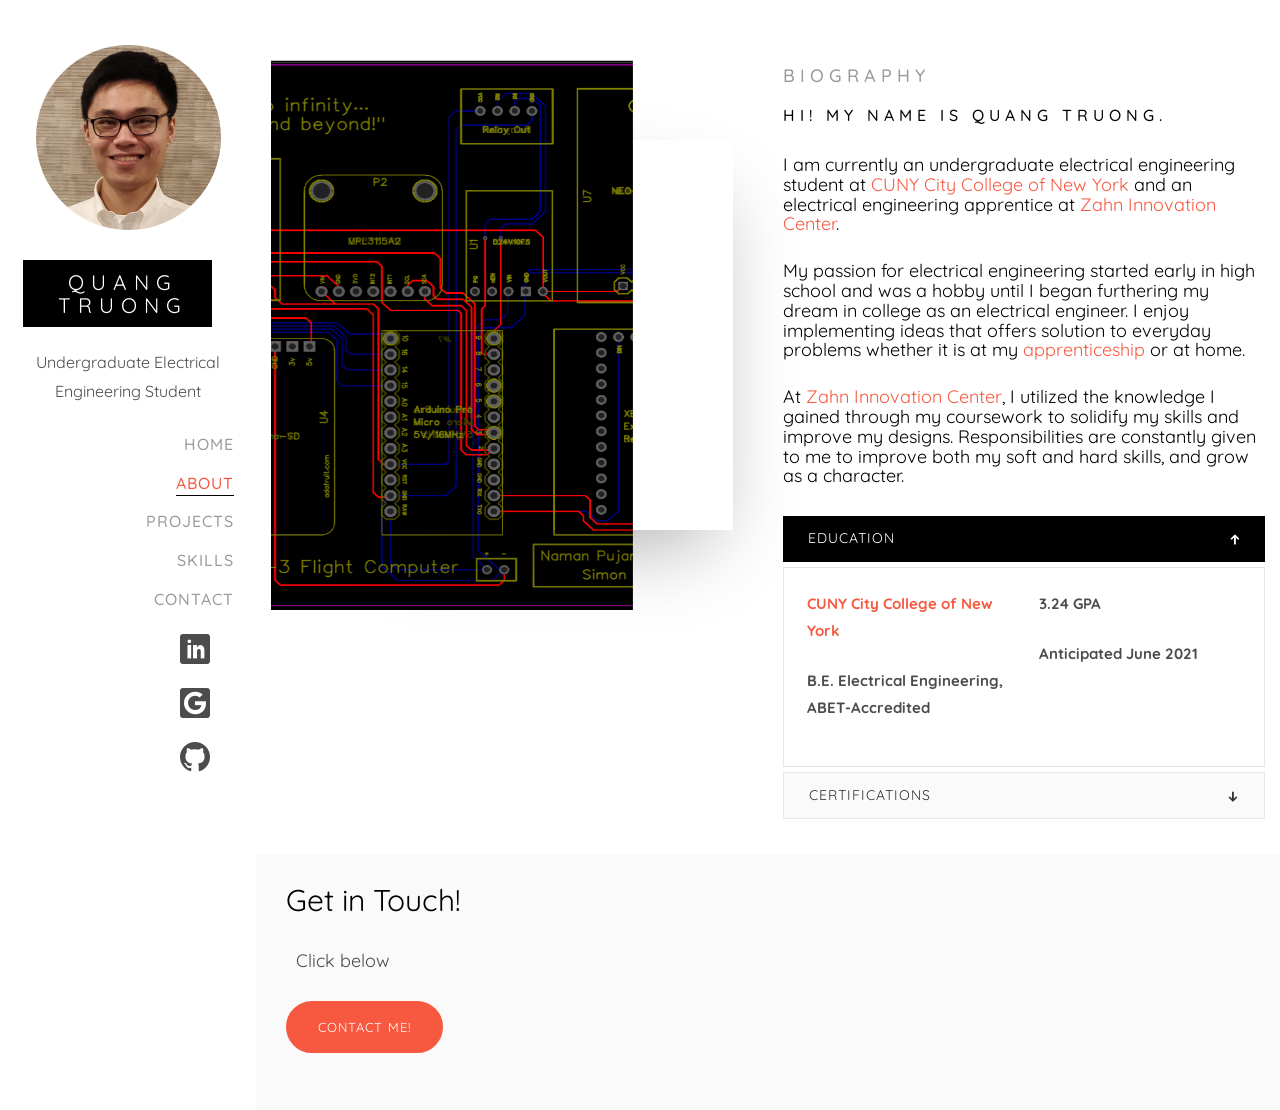
==== commit b25a18dd: "Fixed bug when viewed from mobile" ====
--- a/about.html
+++ b/about.html
@@ -94,7 +94,7 @@
 					<div class="row">
 						<div class="col-md-6">
 							<div class="about-img animate-box" data-animate-effect="fadeInLeft" style="background-image: url(images/Project_Messenger_PCB.png);">
-								<div class="about-img-2 animate-box" data-animate-effect="fadeInRight" style="background-image: url(images/img_bg_2.jpg);"></div>
+								<div class="about-img-2 animate-box" data-animate-effect="fadeInRight" style="background-image: url(images/Pimg_bg_2.jpg);"></div>
 							</div>
 						</div>
 						<div class="col-md-6 animate-box" data-animate-effect="fadeInLeft">
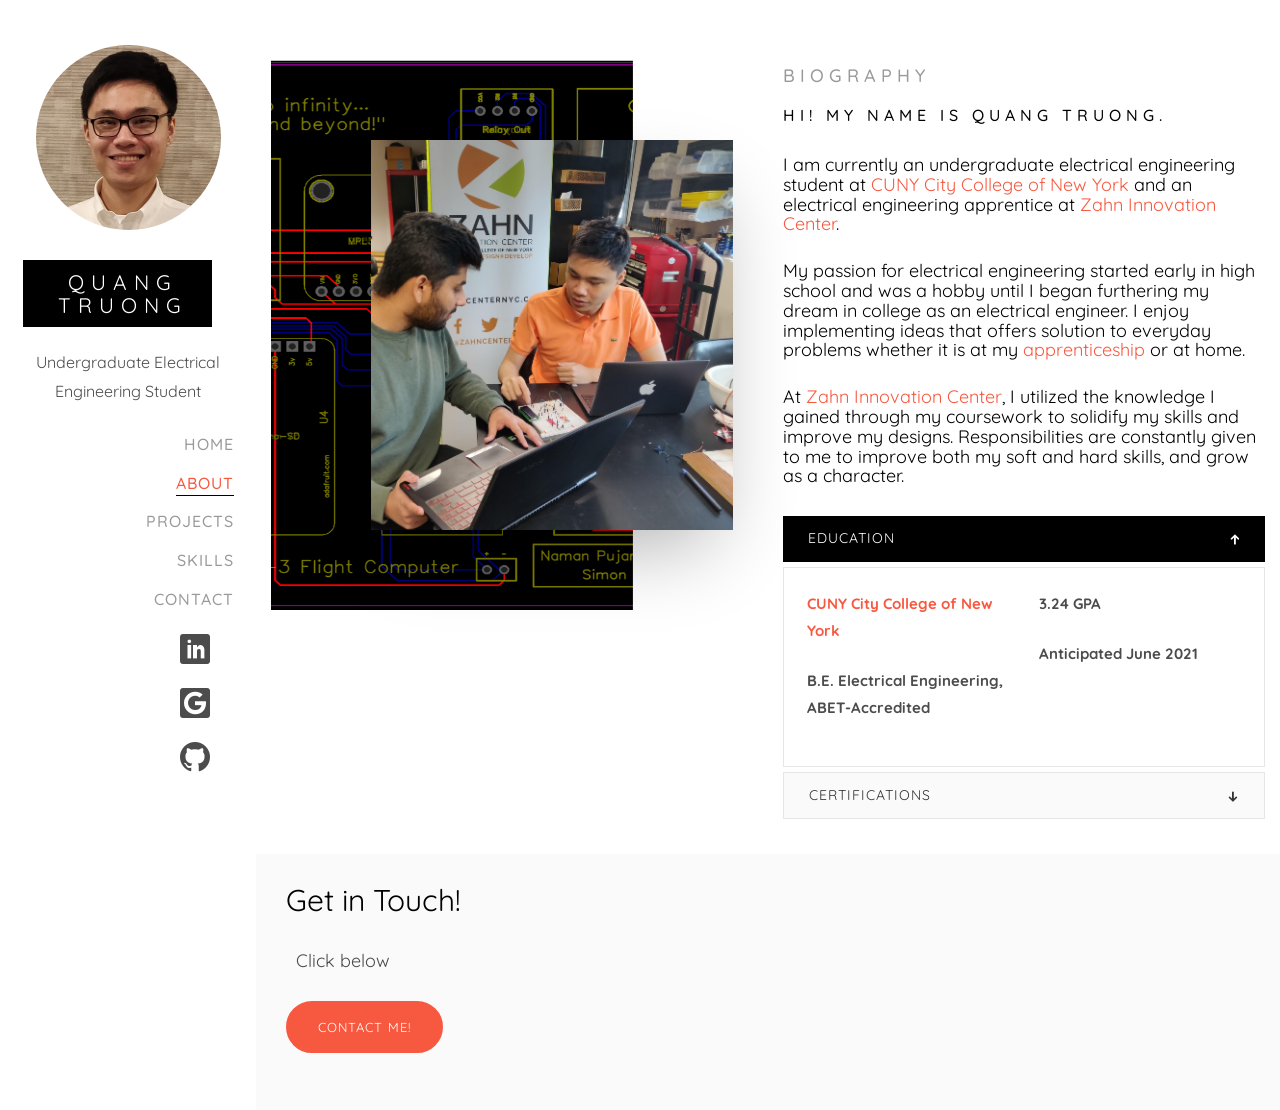
==== commit fa93f3b8: "Fix some stuff" ====
--- a/about.html
+++ b/about.html
@@ -21,7 +21,7 @@
 	<meta name="twitter:card" content="" />
 
 	<!-- Place favicon.ico and apple-touch-icon.png in the root directory -->
-	<link rel="shortcut icon" href="/favicon/favicon.ico"">
+	<link rel="shortcut icon" href="/favicon/favicon.ico">
 
 	<link href="https://fonts.googleapis.com/css?family=Quicksand:300,400,500,700" rel="stylesheet">
 
@@ -94,7 +94,7 @@
 					<div class="row">
 						<div class="col-md-6">
 							<div class="about-img animate-box" data-animate-effect="fadeInLeft" style="background-image: url(images/Project_Messenger_PCB.png);">
-								<div class="about-img-2 animate-box" data-animate-effect="fadeInRight" style="background-image: url(images/Pimg_bg_2.jpg);"></div>
+								<div class="about-img-2 animate-box" data-animate-effect="fadeInRight" style="background-image: url(images/Project_Images/img_bg_2.jpg);"></div>
 							</div>
 						</div>
 						<div class="col-md-6 animate-box" data-animate-effect="fadeInLeft">
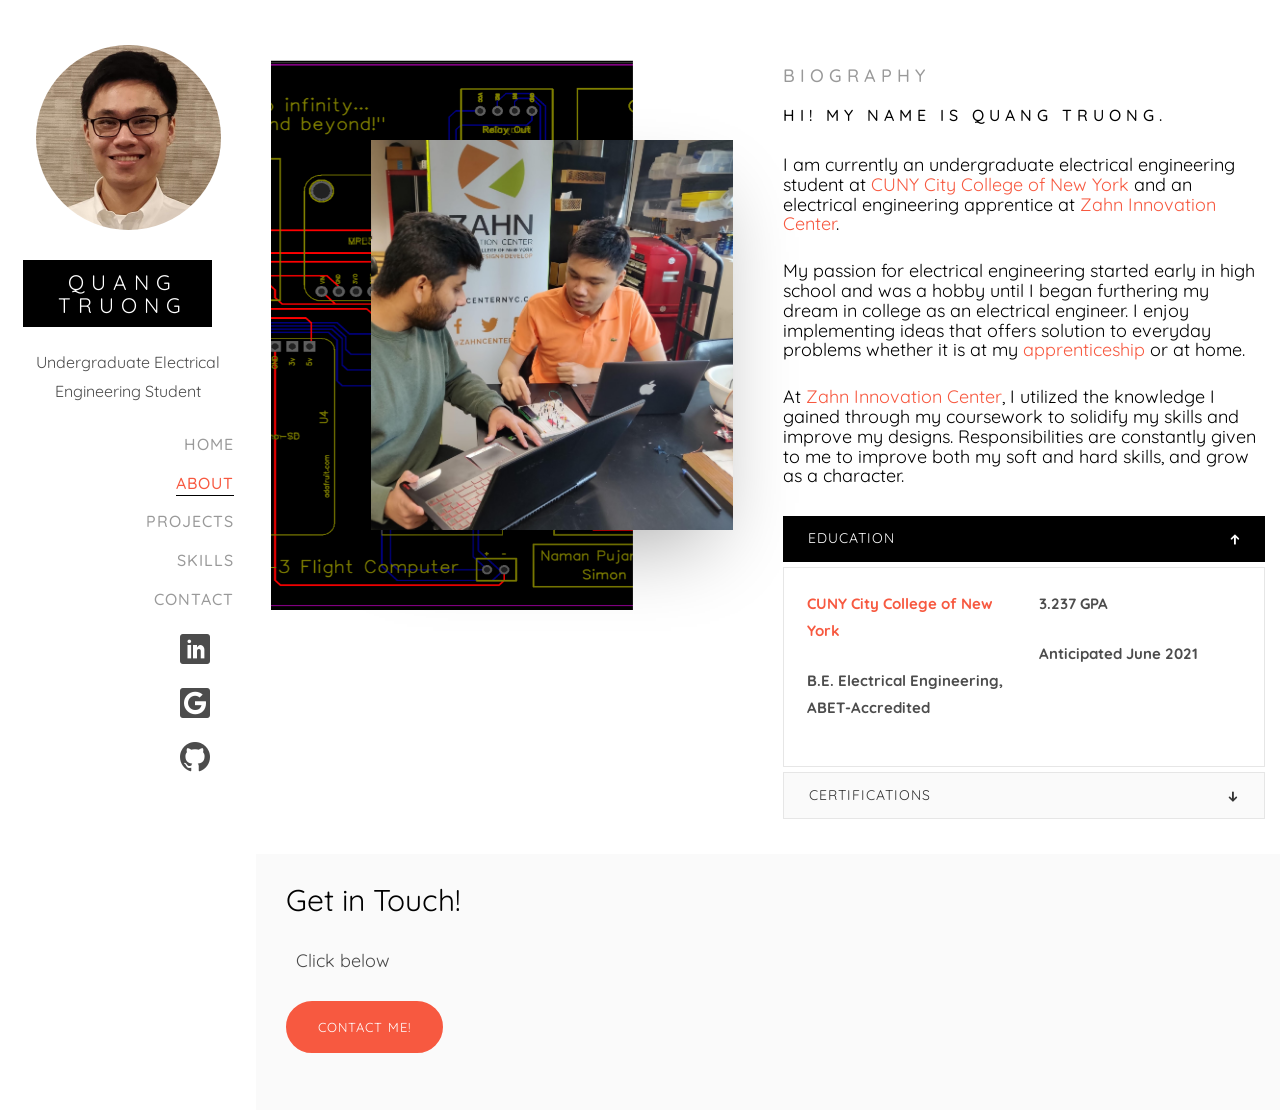
==== commit a2089cf6: "Updated GPA" ====
--- a/about.html
+++ b/about.html
@@ -132,7 +132,7 @@
 										      		</div>
 										      		<div class="col-md-6">
 
-															<p><strong>3.24 GPA</strong></p>
+															<p><strong>3.237 GPA</strong></p>
 															<p><strong>Anticipated June 2021</strong></p>
 
 										      		</div>
